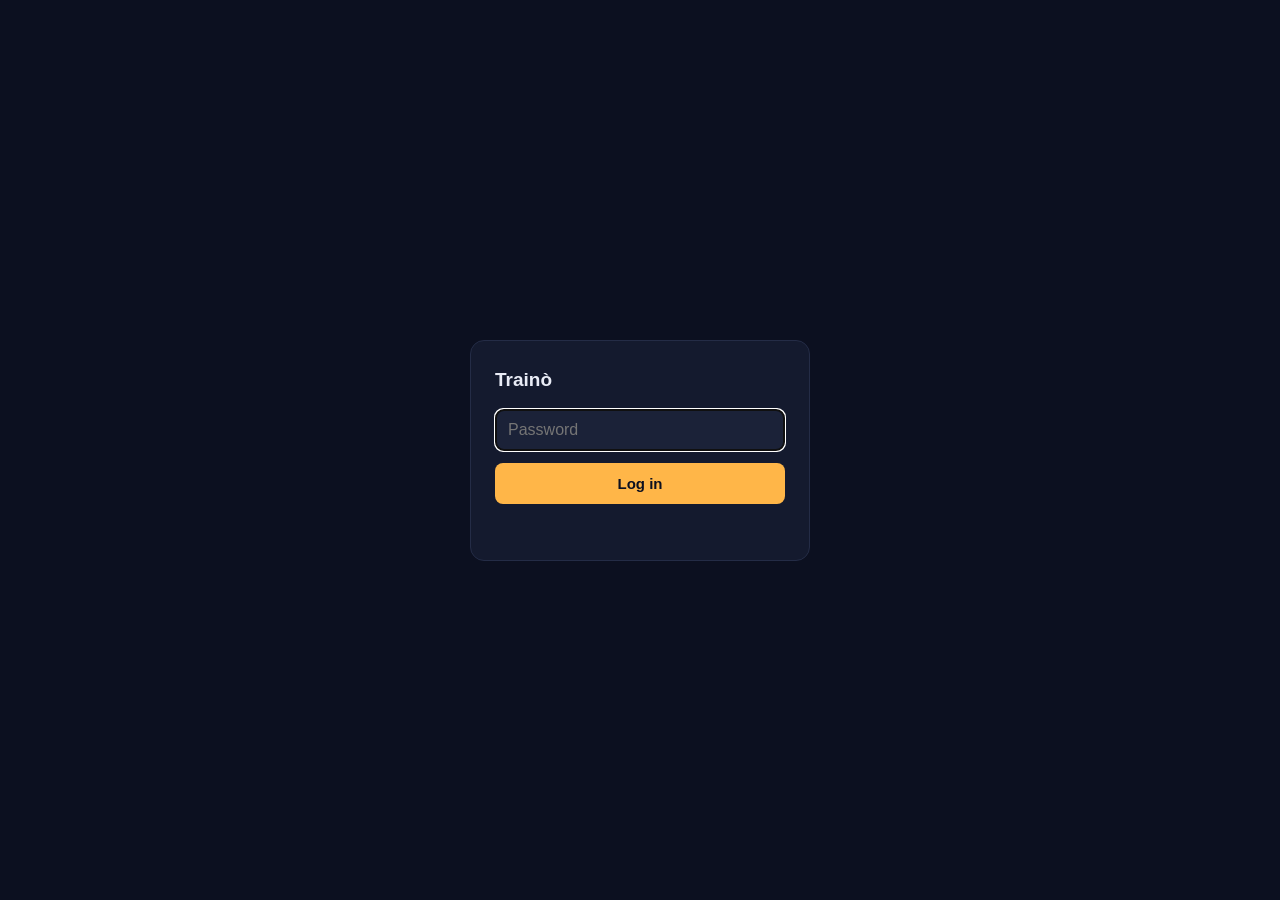
==== web/index.html @ 4fced775 "Add results screen, protect saved picks, week from config, auto-seed on first boot Co-Authored-By: C" ====
<!DOCTYPE html>
<html lang="en">
<head>
<meta charset="utf-8">
<meta name="viewport" content="width=device-width, initial-scale=1">
<title>Trainò — Board</title>
<link href="https://fonts.googleapis.com/css2?family=Bricolage+Grotesque:wght@700;800&family=Archivo:wght@400;500;600;700&display=swap" rel="stylesheet">
<style>
:root{--bg:#0c1020;--panel:#141a2e;--panel-2:#1b2238;--line:#242c46;--line-2:#323c5c;
  --fg:#e9ecf6;--fg-2:#9aa4c4;--fg-3:#6b7599;--you:#ffb648;--you-dim:#3d2f14;
  --field:#8190ff;--field-dim:#20264a;--ok:#4fc79a;--out:#e2635a}
*{box-sizing:border-box}
body{margin:0;background:var(--bg);color:var(--fg);font-family:Archivo,sans-serif;font-size:14px}
h1,h2{font-family:"Bricolage Grotesque",sans-serif;font-weight:800}
.wrap{max-width:1000px;margin:0 auto;padding:28px 20px}
.app{background:var(--panel);border:1px solid var(--line);border-radius:14px;padding:24px}
.eyebrow{color:var(--fg-3);font-size:12.5px;margin-bottom:6px}
h1{font-size:30px;margin:0 0 6px}
.lede{color:var(--fg-2);font-size:13.5px;margin:0 0 20px}
.cols{display:grid;grid-template-columns:repeat(auto-fit,minmax(150px,1fr));gap:8px;margin-bottom:20px}
.col{background:var(--panel-2);border:1px solid var(--line);border-radius:11px;padding:11px}
.tm{font-family:"Bricolage Grotesque",sans-serif;font-size:20px;font-weight:800}
.chips{display:flex;flex-wrap:wrap;gap:4px;margin-top:9px;padding-top:9px;border-top:1px solid var(--line)}
.chip{width:24px;height:24px;border-radius:8px;display:grid;place-items:center;font-size:10.5px;
  font-weight:700;background:var(--you);color:#0c1020}
.side{background:var(--panel-2);border:1px solid var(--line);border-radius:11px;padding:18px;margin-top:16px}
.big{font-family:"Bricolage Grotesque",sans-serif;font-size:36px;font-weight:800;margin:4px 0}
.kv{display:flex;justify-content:space-between;padding:6px 0;border-top:1px solid var(--line);font-size:13px}
.err{color:var(--out)}
.own{font-size:11px;color:var(--field);margin-top:4px}
.own.dim{color:var(--fg-3)}
.confirmed{color:var(--ok);font-size:10.5px;margin-left:5px}
.pagenav{display:flex;gap:6px;margin-bottom:18px;flex-wrap:wrap}
.navbtn{background:var(--panel-2);border:1px solid var(--line);color:var(--fg-2);text-decoration:none;
  font-size:12.5px;font-weight:600;padding:7px 12px;border-radius:8px}
.navbtn:hover{border-color:var(--you);color:var(--you)}
.navbtn.active{background:var(--you-dim);border-color:var(--you);color:var(--you)}
</style>
</head>
<body>
<div class="wrap">
  <div class="app">
    <nav class="pagenav">
      <a class="navbtn active" href="index.html">Board</a>
      <a class="navbtn" href="picks.html">Picks</a>
      <a class="navbtn" href="ownership.html">Ownership</a>
      <a class="navbtn" href="results.html">Results</a>
      <a class="navbtn" href="update.html">This week's numbers</a>
    </nav>
    <div id="app">Loading…</div>
</div>
<script src="auth.js"></script>
<script>
requireAuthOrRedirect();
const LEAGUE = 1;
let WEEK = 4;

async function load() {
  WEEK = await getCurrentWeek(LEAGUE);
  const [rec, cfg, entries, ownership] = await Promise.all([
    authedFetch(`/leagues/${LEAGUE}/recommendation?week=${WEEK}`).then(r => r.json()),
    authedFetch(`/leagues/${LEAGUE}/config`).then(r => r.json()),
    authedFetch(`/leagues/${LEAGUE}/entries`).then(r => r.json()),
    authedFetch(`/leagues/${LEAGUE}/ownership?week=${WEEK}`).then(r => r.ok ? r.json() : []),
  ]);

  const ownByTeam = Object.fromEntries(ownership.map(o => [o.team, o]));

  const byTeam = {};
  rec.picks.forEach(p => { (byTeam[p.team] ??= []).push(p.entry_id); });

  const confirmedByEntry = {};
  entries.forEach(e => {
    const wk = e.picks.find(p => p.week === WEEK);
    confirmedByEntry[e.entry_id] = wk ? wk.confirmed : false;
  });

  const cols = Object.entries(byTeam).map(([team, ids]) => {
    const own = ownByTeam[team];
    const ownLine = own
      ? `<div class="own">${own.pct != null ? own.pct + "%" : ""}${own.pct != null && own.pick_count != null ? " · " : ""}${own.pick_count != null ? own.pick_count + " picks" : ""} of the league</div>`
      : `<div class="own dim">league %: not pasted yet</div>`;
    return `
    <div class="col">
      <div class="tm">${team}</div>
      ${ownLine}
      <div class="chips">${ids.map(id => {
        const label = id.replace("entry_", "");
        const c = confirmedByEntry[id] ? '<span class="confirmed">✓</span>' : "";
        return `<i class="chip">${label}</i>${c}`;
      }).join("")}</div>
    </div>`;
  }).join("");

  document.getElementById("app").innerHTML = `
    <div class="eyebrow">${cfg.n_rivals} entries live · $${cfg.pot.toLocaleString()} pot · weeks ${cfg.week_start}–${cfg.week_end}</div>
    <h1>${Object.keys(byTeam).length} teams, ${rec.picks.length} entries</h1>
    <p class="lede">${cfg.name} — Week ${WEEK}</p>
    <div class="cols">${cols}</div>
    <div class="side">
      <div class="eyebrow">If you submit this</div>
      <div class="big">${rec.expected_total_payout != null ? "$" + rec.expected_total_payout.toFixed(2) : "—"}</div>
      <div class="kv"><span>Standard error</span><b>${rec.payout_se != null ? "± $" + rec.payout_se.toFixed(2) : "—"}</b></div>
    </div>`;
}

load().catch(err => {
  document.getElementById("app").innerHTML =
    `<p class="err">Couldn't load — is the API running at ${API}? (${err})</p>`;
});
</script>
</body>
</html>
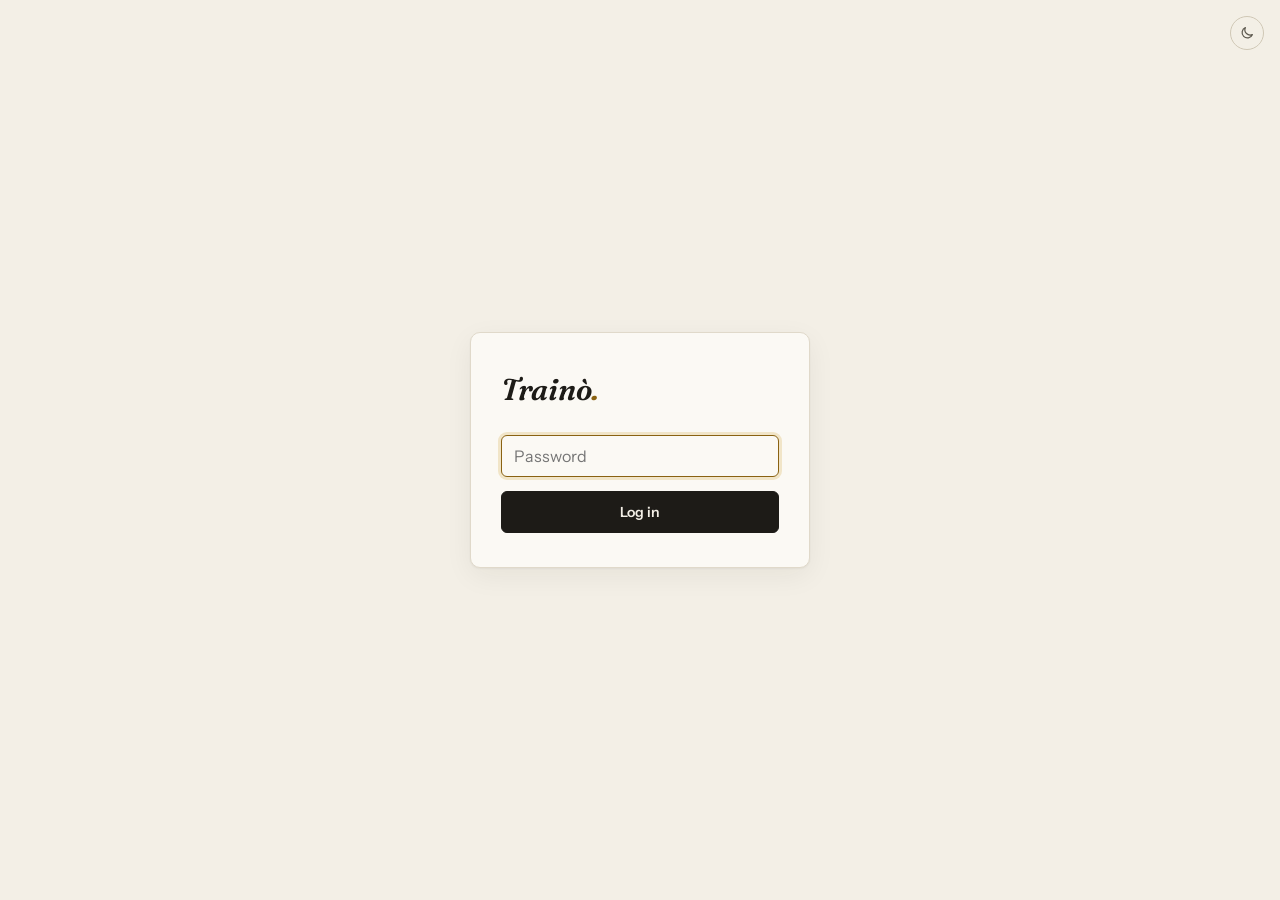
==== commit a2f51f82: "Shared theme: light/dark mode, serif type, hairline layout, underlined tabs; Results sorted BMJ1..10" ====
--- a/web/index.html
+++ b/web/index.html
@@ -4,38 +4,11 @@
 <meta charset="utf-8">
 <meta name="viewport" content="width=device-width, initial-scale=1">
 <title>Trainò — Board</title>
-<link href="https://fonts.googleapis.com/css2?family=Bricolage+Grotesque:wght@700;800&family=Archivo:wght@400;500;600;700&display=swap" rel="stylesheet">
-<style>
-:root{--bg:#0c1020;--panel:#141a2e;--panel-2:#1b2238;--line:#242c46;--line-2:#323c5c;
-  --fg:#e9ecf6;--fg-2:#9aa4c4;--fg-3:#6b7599;--you:#ffb648;--you-dim:#3d2f14;
-  --field:#8190ff;--field-dim:#20264a;--ok:#4fc79a;--out:#e2635a}
-*{box-sizing:border-box}
-body{margin:0;background:var(--bg);color:var(--fg);font-family:Archivo,sans-serif;font-size:14px}
-h1,h2{font-family:"Bricolage Grotesque",sans-serif;font-weight:800}
-.wrap{max-width:1000px;margin:0 auto;padding:28px 20px}
-.app{background:var(--panel);border:1px solid var(--line);border-radius:14px;padding:24px}
-.eyebrow{color:var(--fg-3);font-size:12.5px;margin-bottom:6px}
-h1{font-size:30px;margin:0 0 6px}
-.lede{color:var(--fg-2);font-size:13.5px;margin:0 0 20px}
-.cols{display:grid;grid-template-columns:repeat(auto-fit,minmax(150px,1fr));gap:8px;margin-bottom:20px}
-.col{background:var(--panel-2);border:1px solid var(--line);border-radius:11px;padding:11px}
-.tm{font-family:"Bricolage Grotesque",sans-serif;font-size:20px;font-weight:800}
-.chips{display:flex;flex-wrap:wrap;gap:4px;margin-top:9px;padding-top:9px;border-top:1px solid var(--line)}
-.chip{width:24px;height:24px;border-radius:8px;display:grid;place-items:center;font-size:10.5px;
-  font-weight:700;background:var(--you);color:#0c1020}
-.side{background:var(--panel-2);border:1px solid var(--line);border-radius:11px;padding:18px;margin-top:16px}
-.big{font-family:"Bricolage Grotesque",sans-serif;font-size:36px;font-weight:800;margin:4px 0}
-.kv{display:flex;justify-content:space-between;padding:6px 0;border-top:1px solid var(--line);font-size:13px}
-.err{color:var(--out)}
-.own{font-size:11px;color:var(--field);margin-top:4px}
-.own.dim{color:var(--fg-3)}
-.confirmed{color:var(--ok);font-size:10.5px;margin-left:5px}
-.pagenav{display:flex;gap:6px;margin-bottom:18px;flex-wrap:wrap}
-.navbtn{background:var(--panel-2);border:1px solid var(--line);color:var(--fg-2);text-decoration:none;
-  font-size:12.5px;font-weight:600;padding:7px 12px;border-radius:8px}
-.navbtn:hover{border-color:var(--you);color:var(--you)}
-.navbtn.active{background:var(--you-dim);border-color:var(--you);color:var(--you)}
-</style>
+<link rel="icon" href="data:image/svg+xml,%3Csvg xmlns='http://www.w3.org/2000/svg' viewBox='0 0 100 100'%3E%3Ctext y='.9em' font-size='90'%3E💸%3C/text%3E%3C/svg%3E">
+<link rel="preconnect" href="https://fonts.googleapis.com"><link rel="preconnect" href="https://fonts.gstatic.com" crossorigin>
+<link href="https://fonts.googleapis.com/css2?family=Fraunces:ital,opsz,wght@0,9..144,400;0,9..144,500;0,9..144,600;1,9..144,600&family=Instrument+Sans:wght@400;500;600&display=swap" rel="stylesheet">
+<script src="theme.js"></script>
+<link rel="stylesheet" href="theme.css">
 </head>
 <body>
 <div class="wrap">
@@ -46,6 +19,7 @@
       <a class="navbtn" href="ownership.html">Ownership</a>
       <a class="navbtn" href="results.html">Results</a>
       <a class="navbtn" href="update.html">This week's numbers</a>
+      <a class="navbtn" href="guide.html">Guide</a>
     </nav>
     <div id="app">Loading…</div>
 </div>
@@ -57,12 +31,20 @@
 
 async function load() {
   WEEK = await getCurrentWeek(LEAGUE);
-  const [rec, cfg, entries, ownership] = await Promise.all([
-    authedFetch(`/leagues/${LEAGUE}/recommendation?week=${WEEK}`).then(r => r.json()),
+  const [recRaw, cfg, entries, ownership] = await Promise.all([
+    authedFetch(`/leagues/${LEAGUE}/recommendation?week=${WEEK}`).then(r => r.ok ? r.json() : null),
     authedFetch(`/leagues/${LEAGUE}/config`).then(r => r.json()),
     authedFetch(`/leagues/${LEAGUE}/entries`).then(r => r.json()),
     authedFetch(`/leagues/${LEAGUE}/ownership?week=${WEEK}`).then(r => r.ok ? r.json() : []),
   ]);
+
+  // No model run for this week yet: show the picks that were entered instead.
+  const noRec = !recRaw;
+  const rec = recRaw ?? {
+    expected_total_payout: null, payout_se: null,
+    picks: entries.filter(e => e.picks.some(p => p.week === WEEK))
+                  .map(e => ({ entry_id: e.entry_id, team: e.picks.find(p => p.week === WEEK).team })),
+  };
 
   const ownByTeam = Object.fromEntries(ownership.map(o => [o.team, o]));
 
@@ -85,23 +67,68 @@
       <div class="tm">${team}</div>
       ${ownLine}
       <div class="chips">${ids.map(id => {
-        const label = id.replace("entry_", "");
-        const c = confirmedByEntry[id] ? '<span class="confirmed">✓</span>' : "";
-        return `<i class="chip">${label}</i>${c}`;
+        return `<i class="chip">${id.replace("entry_", "BMJ")}</i>`;
       }).join("")}</div>
     </div>`;
   }).join("");
 
+  // --- compare what was entered with what the model recommends ---
+  const modelByEntry = Object.fromEntries(rec.picks.map(p => [p.entry_id, p.team]));
+  const enteredByEntry = {};
+  const outEntries = new Set();
+  entries.forEach(e => {
+    const wk = e.picks.find(p => p.week === WEEK);
+    if (wk) enteredByEntry[e.entry_id] = wk.team;
+    if (e.picks.some(p => p.survived === false)) outEntries.add(e.entry_id);
+  });
+  const aliveIds = entries.map(e => e.entry_id).filter(id => !outEntries.has(id));
+  const label = id => id.replace("entry_", "BMJ");
+
+  const cmpRows = aliveIds.map(id => {
+    const entered = enteredByEntry[id], model = modelByEntry[id];
+    let tag;
+    if (!entered) tag = '<span class="tag none">Not entered</span>';
+    else if (noRec || !model) tag = '<span class="tag none">No model pick</span>';
+    else if (entered === model) tag = '<span class="tag same">Matches</span>';
+    else tag = '<span class="tag diff">Differs</span>';
+    return `<tr><td class="e">${label(id)}</td>
+      <td>${entered ?? '<span class="dimtxt">—</span>'}${confirmedByEntry[id] ? ' <span class="confirmed" title="Entered on Splash">✓</span>' : ""}</td>
+      <td>${model ?? '<span class="dimtxt">—</span>'}</td><td>${tag}</td></tr>`;
+  }).join("");
+
+  const enteredIds = aliveIds.filter(id => enteredByEntry[id]);
+  const differing = enteredIds.filter(id => modelByEntry[id] && modelByEntry[id] !== enteredByEntry[id]).length;
+  const diffSummary = noRec ? `${enteredIds.length} picks entered`
+    : differing === 0 ? `all ${enteredIds.length} entered picks match`
+    : `${differing} of ${enteredIds.length} entered picks differ`;
+
   document.getElementById("app").innerHTML = `
-    <div class="eyebrow">${cfg.n_rivals} entries live · $${cfg.pot.toLocaleString()} pot · weeks ${cfg.week_start}–${cfg.week_end}</div>
-    <h1>${Object.keys(byTeam).length} teams, ${rec.picks.length} entries</h1>
-    <p class="lede">${cfg.name} — Week ${WEEK}</p>
+    <h1>Week ${WEEK}</h1>
+    <p class="lede">${noRec ? "Picks entered · no model recommendation yet" : "The model’s recommended picks for your live entries"}</p>
+    <div class="stats">
+      <div class="stat"><div class="k">Your entries alive</div><div class="v">${aliveIds.length}<small> / ${entries.length}</small></div></div>
+      <div class="stat"><div class="k">Pool field</div><div class="v">${cfg.n_rivals.toLocaleString()}</div></div>
+      <div class="stat"><div class="k">Pot</div><div class="v">$${cfg.pot.toLocaleString()}</div></div>
+      <div class="stat"><div class="k">Pool weeks</div><div class="v">${cfg.week_start}–${cfg.week_end}</div></div>
+    </div>
+
+    <h2>${noRec ? "Picks by team" : "Model's recommendation by team"}</h2>
+    <p class="hint">${noRec ? "The teams you entered." : "How the model would spread your entries across teams."}</p>
     <div class="cols">${cols}</div>
     <div class="side">
-      <div class="eyebrow">If you submit this</div>
+      <div class="eyebrow">Model's expected payout</div>
       <div class="big">${rec.expected_total_payout != null ? "$" + rec.expected_total_payout.toFixed(2) : "—"}</div>
       <div class="kv"><span>Standard error</span><b>${rec.payout_se != null ? "± $" + rec.payout_se.toFixed(2) : "—"}</b></div>
-    </div>`;
+      <div class="sub">${noRec ? "Shows once the weekly job has run." : "For the model's picks above, not necessarily the ones entered. Update the field size and pot under “This week's numbers” for a current estimate."}</div>
+    </div>
+    <details class="cmpbox">
+      <summary>Entered vs. the model <span class="dimtxt">· ${diffSummary}</span></summary>
+      <p class="hint">What's been picked for each live entry, next to what the model recommends. ✓ = entered on Splash.</p>
+      <div class="tablewrap"><table class="cmp">
+        <thead><tr><th>Entry</th><th>Entered</th><th>Model says</th><th></th></tr></thead>
+        <tbody>${cmpRows}</tbody>
+      </table></div>
+    </details>`;
 }
 
 load().catch(err => {
--- a/web/theme.css
+++ b/web/theme.css
@@ -0,0 +1,185 @@
+/* Shared look for every page. Light is the default; dark follows the device
+   unless the toggle has set a choice (theme.js sets data-theme on <html>). */
+
+:root{
+  --bg:#f3efe6; --panel:#fbf9f4; --panel-2:#f0ebdf;
+  --line:#e0d9ca; --line-2:#cfc7b5;
+  --fg:#1d1b17; --fg-2:#5b574d; --fg-3:#8b8575;
+  --you:#8a6212; --you-dim:#f1e5c8; --on-you:#fbf9f4;
+  --field:#44627d; --field-dim:#dfe7ee;
+  --ok:#1f6a4b; --ok-dim:#d9eadf; --out:#a63a2e; --out-dim:#f3dad5;
+  --shadow:0 1px 2px rgba(40,32,10,.05),0 8px 28px rgba(40,32,10,.06);
+  --serif:"Fraunces",Georgia,"Times New Roman",serif;
+  --sans:"Instrument Sans","Helvetica Neue",Arial,sans-serif;
+  color-scheme:light;
+}
+@media (prefers-color-scheme:dark){
+  :root:not([data-theme="light"]){
+    --bg:#0f1013; --panel:#16171b; --panel-2:#1c1d22;
+    --line:#272830; --line-2:#363843;
+    --fg:#eeeae0; --fg-2:#aaa597; --fg-3:#767264;
+    --you:#d9ad55; --you-dim:#2f2713; --on-you:#14120b;
+    --field:#8fb0cc; --field-dim:#1b2630;
+    --ok:#6cc29b; --ok-dim:#14281f; --out:#e0786b; --out-dim:#2e1a17;
+    --shadow:0 1px 2px rgba(0,0,0,.4),0 10px 30px rgba(0,0,0,.35);
+    color-scheme:dark;
+  }
+}
+:root[data-theme="dark"]{
+  --bg:#0f1013; --panel:#16171b; --panel-2:#1c1d22;
+  --line:#272830; --line-2:#363843;
+  --fg:#eeeae0; --fg-2:#aaa597; --fg-3:#767264;
+  --you:#d9ad55; --you-dim:#2f2713; --on-you:#14120b;
+  --field:#8fb0cc; --field-dim:#1b2630;
+  --ok:#6cc29b; --ok-dim:#14281f; --out:#e0786b; --out-dim:#2e1a17;
+  --shadow:0 1px 2px rgba(0,0,0,.4),0 10px 30px rgba(0,0,0,.35);
+  color-scheme:dark;
+}
+
+*{box-sizing:border-box}
+html{-webkit-text-size-adjust:100%}
+body{margin:0;background:var(--bg);color:var(--fg);font-family:var(--sans);font-size:14.5px;line-height:1.55;
+  -webkit-font-smoothing:antialiased;transition:background .2s,color .2s}
+.wrap{max-width:880px;margin:0 auto;padding:28px 20px 56px}
+.app{background:var(--panel);border:1px solid var(--line);border-radius:10px;padding:30px 32px;box-shadow:var(--shadow)}
+
+/* masthead + tabs */
+.masthead{display:flex;align-items:center;justify-content:space-between;margin-bottom:20px}
+.wordmark{font-family:var(--serif);font-style:italic;font-weight:600;font-size:24px;letter-spacing:-.01em;
+  color:var(--fg);text-decoration:none}
+.wordmark span{color:var(--you)}
+.themebtn{display:grid;place-items:center;width:34px;height:34px;border-radius:99px;border:1px solid var(--line-2);
+  background:transparent;color:var(--fg-2);cursor:pointer;padding:0;margin:0;transition:color .15s,border-color .15s}
+.themebtn:hover{color:var(--you);border-color:var(--you)}
+.themebtn svg{width:16px;height:16px}
+.pagenav{display:flex;gap:2px 22px;flex-wrap:wrap;margin:0 0 28px;border-bottom:1px solid var(--line)}
+.navbtn{background:none;border:0;border-bottom:2px solid transparent;border-radius:0;color:var(--fg-3);
+  text-decoration:none;font-size:13px;font-weight:600;letter-spacing:.01em;padding:8px 0 10px;margin-bottom:-1px;
+  transition:color .15s,border-color .15s}
+.navbtn:hover{color:var(--fg);border-color:var(--line-2)}
+.navbtn.active{color:var(--fg);border-color:var(--you)}
+
+/* type */
+h1,h2{font-family:var(--serif);font-weight:500;letter-spacing:-.015em;color:var(--fg)}
+h1{font-size:38px;line-height:1.1;margin:0 0 8px;font-variation-settings:"opsz" 96}
+h2{font-size:21px;margin:34px 0 4px}
+.lede,.sub{color:var(--fg-2);margin:0 0 22px}
+.eyebrow{color:var(--fg-3);font-size:11.5px;font-weight:600;letter-spacing:.1em;text-transform:uppercase;margin-bottom:6px}
+.hint{color:var(--fg-3);font-size:12.5px;margin:0 0 14px;line-height:1.5}
+.dimtxt{color:var(--fg-3)}
+.err{color:var(--out)} .ok{color:var(--ok)}
+a{color:var(--you)}
+
+/* summary strip */
+.stats{display:grid;grid-template-columns:repeat(auto-fit,minmax(140px,1fr));margin:0 0 8px;
+  border-top:1px solid var(--line);border-bottom:1px solid var(--line)}
+.stat{padding:16px 18px;border-left:1px solid var(--line);background:none;border-radius:0;border-top:0;border-right:0;border-bottom:0}
+.stat:first-child{border-left:0;padding-left:0}
+.stat .k{color:var(--fg-3);font-size:11px;font-weight:600;letter-spacing:.1em;text-transform:uppercase}
+.stat .v{font-family:var(--serif);font-size:28px;font-weight:500;margin-top:4px;letter-spacing:-.01em;
+  font-variant-numeric:lining-nums tabular-nums}
+.stat .v small{font-size:14px;color:var(--fg-3);font-weight:400}
+
+/* team grid */
+.cols{display:grid;grid-template-columns:repeat(auto-fit,minmax(128px,1fr));gap:12px;margin:14px 0 8px}
+.col{background:var(--panel-2);border:1px solid var(--line);border-radius:8px;padding:14px 14px 12px;
+  transition:border-color .15s,transform .15s}
+.col:hover{border-color:var(--line-2)}
+.tm{font-family:var(--serif);font-size:30px;font-weight:500;letter-spacing:-.01em;line-height:1.1}
+.own{font-size:11.5px;color:var(--field);margin-top:5px}
+.own.dim{color:var(--fg-3)}
+.chips{display:flex;flex-wrap:wrap;gap:5px;margin-top:12px;padding-top:11px;border-top:1px solid var(--line)}
+.chip{font-style:normal;font-size:11px;font-weight:600;letter-spacing:.02em;padding:2px 9px;border-radius:99px;
+  border:1px solid var(--line-2);background:var(--panel);color:var(--fg-2)}
+.confirmed{color:var(--ok);font-size:11px;margin-left:5px}
+
+/* payout */
+.side{margin-top:22px;padding:20px 0 4px;border-top:1px solid var(--line);background:none;border-radius:0;border-left:0;border-right:0;border-bottom:0}
+.big{font-family:var(--serif);font-size:54px;font-weight:500;letter-spacing:-.02em;line-height:1.05;margin:4px 0 8px;
+  color:var(--fg);font-variant-numeric:lining-nums tabular-nums}
+.kv{display:flex;justify-content:space-between;padding:8px 0;border-top:1px solid var(--line);font-size:13px;color:var(--fg-2)}
+.kv b{color:var(--fg);font-weight:600}
+.side .sub{color:var(--fg-3);font-size:12.5px;margin:10px 0 0;line-height:1.5}
+
+/* tables */
+.tablewrap{overflow-x:auto;border:1px solid var(--line);border-radius:8px;background:var(--panel)}
+table{width:100%;border-collapse:collapse;font-size:13.5px}
+th{text-align:left;color:var(--fg-3);font-weight:600;font-size:11px;letter-spacing:.09em;text-transform:uppercase;
+  padding:10px 12px 10px 0;border-bottom:1px solid var(--line-2)}
+td{padding:11px 12px 11px 0;border-bottom:1px solid var(--line);vertical-align:middle}
+tr:last-child td{border-bottom:0}
+td.e,td.tm{font-weight:600}
+td.rec{color:var(--fg-3)}
+table.cmp th{padding:10px 12px;background:var(--panel-2)} table.cmp td{padding:10px 12px}
+.tag,.badge{font-size:11px;font-weight:600;letter-spacing:.02em;padding:2px 9px;border-radius:99px;white-space:nowrap}
+.badge{margin-left:8px}
+.tag.same,.badge.alive{background:var(--ok-dim);color:var(--ok)}
+.tag.diff{background:var(--you-dim);color:var(--you)}
+.tag.none{background:var(--field-dim);color:var(--field)}
+.tag.out,.badge.out{background:var(--out-dim);color:var(--out)}
+
+details.cmpbox{margin-top:22px;border:1px solid var(--line);border-radius:8px;padding:0 16px;background:var(--panel-2)}
+details.cmpbox summary{cursor:pointer;padding:13px 0;font-weight:600;font-size:13.5px;list-style:none}
+details.cmpbox summary::-webkit-details-marker{display:none}
+details.cmpbox summary::before{content:"▸ ";color:var(--fg-3)} details.cmpbox[open] summary::before{content:"▾ "}
+details.cmpbox .hint{margin-top:0} details.cmpbox .tablewrap{margin-bottom:16px}
+
+/* forms */
+label{display:block;font-size:12px;font-weight:600;letter-spacing:.02em;color:var(--fg-2);margin:16px 0 6px}
+input,textarea,select{background:var(--panel);border:1px solid var(--line-2);color:var(--fg);border-radius:6px;
+  padding:10px 12px;font-family:inherit;font-size:14px;transition:border-color .15s,box-shadow .15s}
+input:focus,textarea:focus,select:focus{outline:none;border-color:var(--you);box-shadow:0 0 0 3px var(--you-dim)}
+textarea{width:100%;min-height:150px;resize:vertical;font-family:ui-monospace,SFMono-Regular,Menlo,monospace;font-size:13px}
+input[type=text]{width:84px;text-transform:uppercase}
+input[type=text].changed{border-color:var(--you);color:var(--you)}
+button,.rowsave{font-family:inherit;cursor:pointer}
+button#save,button#go{background:var(--fg);color:var(--bg);border:1px solid var(--fg);border-radius:6px;padding:11px 20px;
+  font-size:14px;font-weight:600;letter-spacing:.01em;margin-top:14px;transition:background .15s,color .15s,border-color .15s}
+button#save:hover,button#go:hover{background:var(--you);border-color:var(--you);color:var(--on-you)}
+.rowsave{background:transparent;border:1px solid var(--line-2);color:var(--fg-2);border-radius:6px;padding:7px 14px;
+  font-size:12.5px;font-weight:600;transition:color .15s,border-color .15s}
+.rowsave:hover{border-color:var(--you);color:var(--you)}
+input[type=checkbox]{accent-color:var(--you)}
+input[type=number]{display:block;width:100%}
+label.cf{display:flex;align-items:center;gap:6px;font-size:12px;font-weight:500;margin:0;color:var(--fg-2);white-space:nowrap}
+.used{display:block;font-size:11px;color:var(--fg-3);margin-top:4px;white-space:nowrap;max-width:150px;overflow:hidden;text-overflow:ellipsis}
+.status,.rowstatus{font-size:12.5px;min-height:16px;margin-top:10px}
+.rowstatus{font-size:11.5px;margin-top:4px}
+.status.ok,.rowstatus.ok{color:var(--ok)} .status.err,.rowstatus.err{color:var(--out)}
+.note{margin-top:22px;font-size:12.5px;color:var(--fg-3);line-height:1.55;border-top:1px solid var(--line);padding-top:16px}
+
+/* results */
+.pk{display:inline-flex;align-items:center;gap:7px;margin:3px 16px 3px 0;white-space:nowrap}
+.pk b{color:var(--fg-3);font-weight:600;font-size:12px}
+select{padding:5px 8px;font-size:12.5px}
+select.won{border-color:var(--ok);color:var(--ok)} select.lost{border-color:var(--out);color:var(--out)}
+
+/* guide */
+.steps{list-style:none;margin:0;padding:0}
+.steps li{display:grid;grid-template-columns:96px 1fr;gap:16px;padding:16px 0;border-top:1px solid var(--line)}
+.steps li:first-child{border-top:0}
+.when{font-family:var(--serif);font-weight:500;color:var(--you);font-size:15px}
+.steps b{color:var(--fg)}
+.steps .who{display:inline-block;margin-left:8px;font-size:11px;font-weight:600;padding:1px 9px;border-radius:99px;background:var(--field-dim);color:var(--field)}
+.steps p{margin:3px 0 0;color:var(--fg-2)}
+.card{background:var(--panel-2);border:1px solid var(--line);border-radius:8px;padding:14px 16px;margin-top:10px}
+.card b{display:block;margin-bottom:2px}
+.card p{margin:0;color:var(--fg-2)}
+ul.plain{margin:8px 0 0;padding-left:20px;color:var(--fg-2)} ul.plain li{margin:6px 0}
+
+/* login */
+body.login{display:grid;place-items:center;min-height:100vh}
+body.login .card{width:100%;max-width:340px;padding:34px 30px;background:var(--panel);border:1px solid var(--line);
+  border-radius:10px;box-shadow:var(--shadow);margin:0}
+body.login .wordmark{display:block;font-size:30px;margin-bottom:22px}
+body.login input{width:100%;margin-bottom:4px;font-size:16px}
+body.login button#go{width:100%;margin-top:10px}
+
+:focus-visible{outline:2px solid var(--you);outline-offset:2px}
+@media (max-width:560px){
+  .wrap{padding:14px 12px 40px} .app{padding:20px 16px;border-radius:8px}
+  h1{font-size:30px} .big{font-size:44px} .stat .v{font-size:23px}
+  .stat{padding:12px 12px} .pagenav{gap:2px 16px}
+  .steps li{grid-template-columns:1fr;gap:2px}
+}
+@media (prefers-reduced-motion:reduce){*{transition:none!important}}
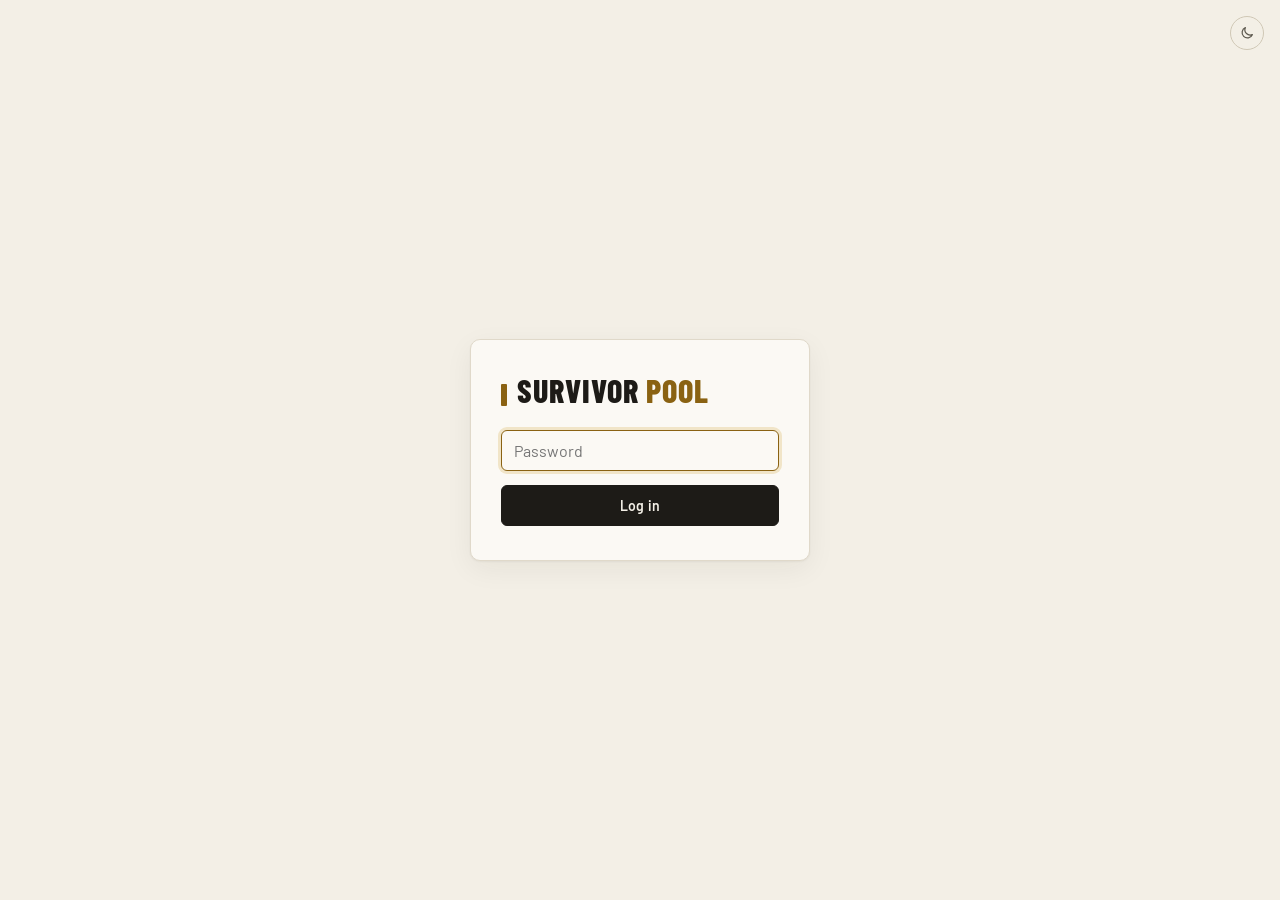
==== commit 1b6fe62a: "Bold condensed sports typeface, 'Survivor Pool' name, phone tweak Co-Authored-By: Claude Sonnet 5.5 " ====
--- a/web/index.html
+++ b/web/index.html
@@ -3,10 +3,10 @@
 <head>
 <meta charset="utf-8">
 <meta name="viewport" content="width=device-width, initial-scale=1">
-<title>Trainò — Board</title>
+<title>Survivor Pool — Board</title>
 <link rel="icon" href="data:image/svg+xml,%3Csvg xmlns='http://www.w3.org/2000/svg' viewBox='0 0 100 100'%3E%3Ctext y='.9em' font-size='90'%3E💸%3C/text%3E%3C/svg%3E">
 <link rel="preconnect" href="https://fonts.googleapis.com"><link rel="preconnect" href="https://fonts.gstatic.com" crossorigin>
-<link href="https://fonts.googleapis.com/css2?family=Fraunces:ital,opsz,wght@0,9..144,400;0,9..144,500;0,9..144,600;1,9..144,600&family=Instrument+Sans:wght@400;500;600&display=swap" rel="stylesheet">
+<link href="https://fonts.googleapis.com/css2?family=Barlow+Condensed:wght@600;700;800&family=Barlow:wght@400;500;600&display=swap" rel="stylesheet">
 <script src="theme.js"></script>
 <link rel="stylesheet" href="theme.css">
 </head>
--- a/web/theme.css
+++ b/web/theme.css
@@ -9,8 +9,8 @@
   --field:#44627d; --field-dim:#dfe7ee;
   --ok:#1f6a4b; --ok-dim:#d9eadf; --out:#a63a2e; --out-dim:#f3dad5;
   --shadow:0 1px 2px rgba(40,32,10,.05),0 8px 28px rgba(40,32,10,.06);
-  --serif:"Fraunces",Georgia,"Times New Roman",serif;
-  --sans:"Instrument Sans","Helvetica Neue",Arial,sans-serif;
+  --serif:"Barlow Condensed","Arial Narrow",Impact,sans-serif;
+  --sans:"Barlow","Helvetica Neue",Arial,sans-serif;
   color-scheme:light;
 }
 @media (prefers-color-scheme:dark){
@@ -38,16 +38,17 @@
 
 *{box-sizing:border-box}
 html{-webkit-text-size-adjust:100%}
-body{margin:0;background:var(--bg);color:var(--fg);font-family:var(--sans);font-size:14.5px;line-height:1.55;
+body{margin:0;background:var(--bg);color:var(--fg);font-family:var(--sans);font-size:15px;line-height:1.55;
   -webkit-font-smoothing:antialiased;transition:background .2s,color .2s}
 .wrap{max-width:880px;margin:0 auto;padding:28px 20px 56px}
 .app{background:var(--panel);border:1px solid var(--line);border-radius:10px;padding:30px 32px;box-shadow:var(--shadow)}
 
 /* masthead + tabs */
 .masthead{display:flex;align-items:center;justify-content:space-between;margin-bottom:20px}
-.wordmark{font-family:var(--serif);font-style:italic;font-weight:600;font-size:24px;letter-spacing:-.01em;
-  color:var(--fg);text-decoration:none}
+.wordmark{font-family:var(--serif);font-weight:800;font-size:27px;letter-spacing:.03em;text-transform:uppercase;
+  color:var(--fg);text-decoration:none;line-height:1}
 .wordmark span{color:var(--you)}
+.wordmark::before{content:"";display:inline-block;width:6px;height:22px;background:var(--you);margin-right:10px;vertical-align:-3px;border-radius:1px}
 .themebtn{display:grid;place-items:center;width:34px;height:34px;border-radius:99px;border:1px solid var(--line-2);
   background:transparent;color:var(--fg-2);cursor:pointer;padding:0;margin:0;transition:color .15s,border-color .15s}
 .themebtn:hover{color:var(--you);border-color:var(--you)}
@@ -60,9 +61,9 @@
 .navbtn.active{color:var(--fg);border-color:var(--you)}
 
 /* type */
-h1,h2{font-family:var(--serif);font-weight:500;letter-spacing:-.015em;color:var(--fg)}
-h1{font-size:38px;line-height:1.1;margin:0 0 8px;font-variation-settings:"opsz" 96}
-h2{font-size:21px;margin:34px 0 4px}
+h1,h2{font-family:var(--serif);font-weight:700;letter-spacing:.015em;text-transform:uppercase;color:var(--fg)}
+h1{font-size:50px;line-height:1;margin:0 0 10px}
+h2{font-size:23px;margin:34px 0 4px}
 .lede,.sub{color:var(--fg-2);margin:0 0 22px}
 .eyebrow{color:var(--fg-3);font-size:11.5px;font-weight:600;letter-spacing:.1em;text-transform:uppercase;margin-bottom:6px}
 .hint{color:var(--fg-3);font-size:12.5px;margin:0 0 14px;line-height:1.5}
@@ -76,16 +77,16 @@
 .stat{padding:16px 18px;border-left:1px solid var(--line);background:none;border-radius:0;border-top:0;border-right:0;border-bottom:0}
 .stat:first-child{border-left:0;padding-left:0}
 .stat .k{color:var(--fg-3);font-size:11px;font-weight:600;letter-spacing:.1em;text-transform:uppercase}
-.stat .v{font-family:var(--serif);font-size:28px;font-weight:500;margin-top:4px;letter-spacing:-.01em;
+.stat .v{font-family:var(--serif);font-size:34px;font-weight:700;margin-top:2px;letter-spacing:.01em;
   font-variant-numeric:lining-nums tabular-nums}
-.stat .v small{font-size:14px;color:var(--fg-3);font-weight:400}
+.stat .v small{font-size:18px;color:var(--fg-3);font-weight:400}
 
 /* team grid */
 .cols{display:grid;grid-template-columns:repeat(auto-fit,minmax(128px,1fr));gap:12px;margin:14px 0 8px}
 .col{background:var(--panel-2);border:1px solid var(--line);border-radius:8px;padding:14px 14px 12px;
   transition:border-color .15s,transform .15s}
 .col:hover{border-color:var(--line-2)}
-.tm{font-family:var(--serif);font-size:30px;font-weight:500;letter-spacing:-.01em;line-height:1.1}
+.tm{font-family:var(--serif);font-size:38px;font-weight:700;letter-spacing:.02em;line-height:1}
 .own{font-size:11.5px;color:var(--field);margin-top:5px}
 .own.dim{color:var(--fg-3)}
 .chips{display:flex;flex-wrap:wrap;gap:5px;margin-top:12px;padding-top:11px;border-top:1px solid var(--line)}
@@ -95,7 +96,7 @@
 
 /* payout */
 .side{margin-top:22px;padding:20px 0 4px;border-top:1px solid var(--line);background:none;border-radius:0;border-left:0;border-right:0;border-bottom:0}
-.big{font-family:var(--serif);font-size:54px;font-weight:500;letter-spacing:-.02em;line-height:1.05;margin:4px 0 8px;
+.big{font-family:var(--serif);font-size:72px;font-weight:700;letter-spacing:.005em;line-height:1;margin:4px 0 8px;
   color:var(--fg);font-variant-numeric:lining-nums tabular-nums}
 .kv{display:flex;justify-content:space-between;padding:8px 0;border-top:1px solid var(--line);font-size:13px;color:var(--fg-2)}
 .kv b{color:var(--fg);font-weight:600}
@@ -158,7 +159,7 @@
 .steps{list-style:none;margin:0;padding:0}
 .steps li{display:grid;grid-template-columns:96px 1fr;gap:16px;padding:16px 0;border-top:1px solid var(--line)}
 .steps li:first-child{border-top:0}
-.when{font-family:var(--serif);font-weight:500;color:var(--you);font-size:15px}
+.when{font-family:var(--serif);font-weight:700;color:var(--you);font-size:18px;letter-spacing:.04em;text-transform:uppercase}
 .steps b{color:var(--fg)}
 .steps .who{display:inline-block;margin-left:8px;font-size:11px;font-weight:600;padding:1px 9px;border-radius:99px;background:var(--field-dim);color:var(--field)}
 .steps p{margin:3px 0 0;color:var(--fg-2)}
@@ -171,15 +172,16 @@
 body.login{display:grid;place-items:center;min-height:100vh}
 body.login .card{width:100%;max-width:340px;padding:34px 30px;background:var(--panel);border:1px solid var(--line);
   border-radius:10px;box-shadow:var(--shadow);margin:0}
-body.login .wordmark{display:block;font-size:30px;margin-bottom:22px}
+body.login .wordmark{display:block;font-size:32px;margin-bottom:24px}
 body.login input{width:100%;margin-bottom:4px;font-size:16px}
 body.login button#go{width:100%;margin-top:10px}
 
 :focus-visible{outline:2px solid var(--you);outline-offset:2px}
 @media (max-width:560px){
   .wrap{padding:14px 12px 40px} .app{padding:20px 16px;border-radius:8px}
-  h1{font-size:30px} .big{font-size:44px} .stat .v{font-size:23px}
-  .stat{padding:12px 12px} .pagenav{gap:2px 16px}
+  h1{font-size:38px} .big{font-size:56px} .stat .v{font-size:27px}
+  .stat{padding:12px 12px} .stat:nth-child(odd){border-left:0;padding-left:0} .stat:nth-child(n+3){border-top:1px solid var(--line)}
+  .pagenav{gap:2px 16px}
   .steps li{grid-template-columns:1fr;gap:2px}
 }
 @media (prefers-reduced-motion:reduce){*{transition:none!important}}
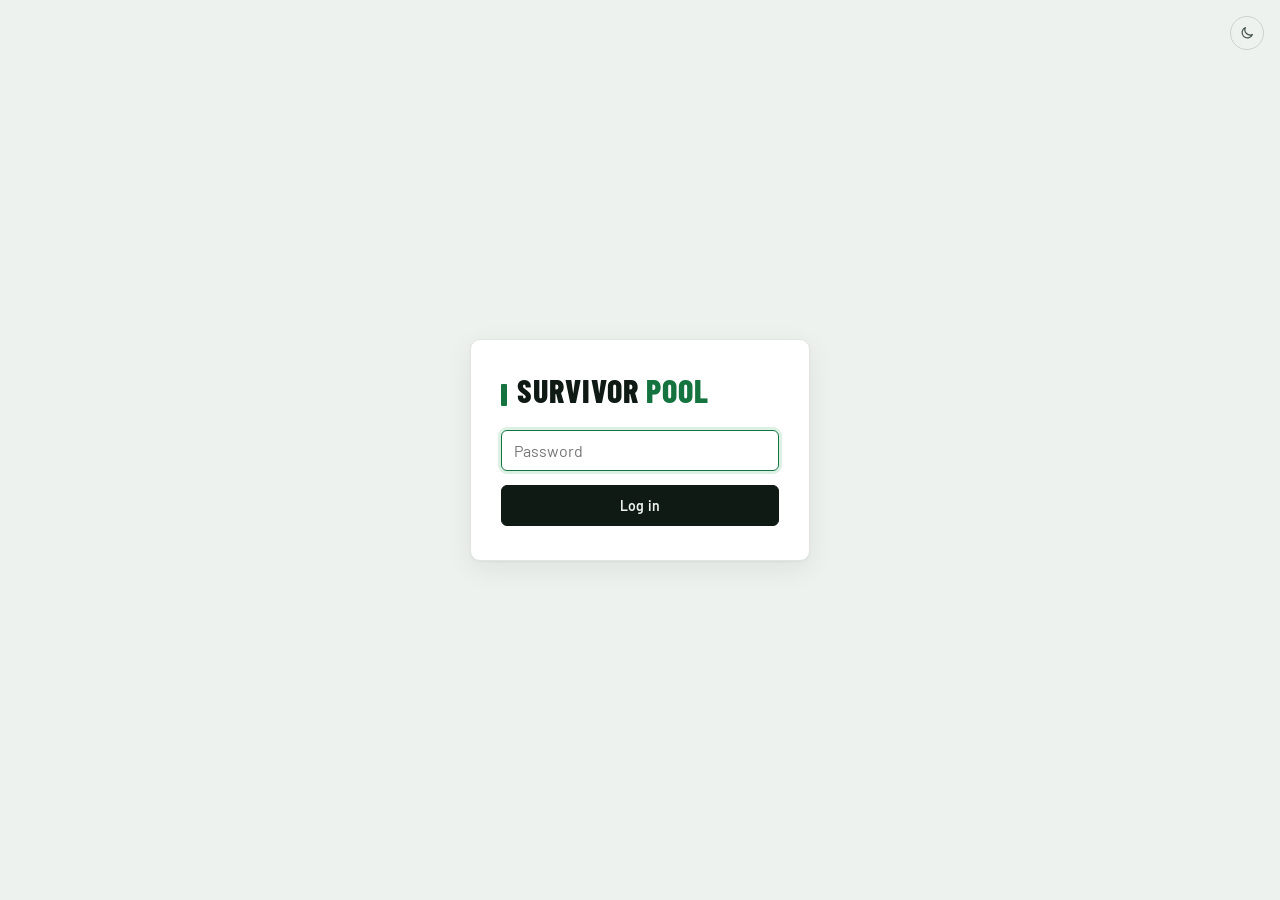
==== commit 62dbd8b5: "Merge pull request #8 from jacburge/auto-results Fill in Won/Lost from final scores; clearer Picks g" ====
--- a/web/index.html
+++ b/web/index.html
@@ -16,9 +16,9 @@
     <nav class="pagenav">
       <a class="navbtn active" href="index.html">Board</a>
       <a class="navbtn" href="picks.html">Picks</a>
-      <a class="navbtn" href="ownership.html">Ownership</a>
+      <a class="navbtn" href="ownership.html">Availability</a>
       <a class="navbtn" href="results.html">Results</a>
-      <a class="navbtn" href="update.html">This week's numbers</a>
+      <a class="navbtn" href="update.html">Settings</a>
       <a class="navbtn" href="guide.html">Guide</a>
     </nav>
     <div id="app">Loading…</div>
@@ -31,11 +31,12 @@
 
 async function load() {
   WEEK = await getCurrentWeek(LEAGUE);
-  const [recRaw, cfg, entries, ownership] = await Promise.all([
+  const [recRaw, cfg, entries, ownership, mu] = await Promise.all([
     authedFetch(`/leagues/${LEAGUE}/recommendation?week=${WEEK}`).then(r => r.ok ? r.json() : null),
     authedFetch(`/leagues/${LEAGUE}/config`).then(r => r.json()),
     authedFetch(`/leagues/${LEAGUE}/entries`).then(r => r.json()),
     authedFetch(`/leagues/${LEAGUE}/ownership?week=${WEEK}`).then(r => r.ok ? r.json() : []),
+    getMatchups(LEAGUE, WEEK),
   ]);
 
   // No model run for this week yet: show the picks that were entered instead.
@@ -59,12 +60,15 @@
 
   const cols = Object.entries(byTeam).map(([team, ids]) => {
     const own = ownByTeam[team];
-    const ownLine = own
+    const ownLine = own && own.available != null
+      ? `<div class="own">${Math.round(100 * own.available / own.n_alive)}% of live entries can still pick</div>`
+      : own
       ? `<div class="own">${own.pct != null ? own.pct + "%" : ""}${own.pct != null && own.pick_count != null ? " · " : ""}${own.pick_count != null ? own.pick_count + " picks" : ""} of the league</div>`
-      : `<div class="own dim">league %: not pasted yet</div>`;
+      : `<div class="own dim">availability not pasted yet</div>`;
     return `
     <div class="col">
       <div class="tm">${team}</div>
+      ${mu.known ? `<div class="opp">${mu.opponent(team)}<span>${lockText(mu.lock(team))}</span></div>` : ""}
       ${ownLine}
       <div class="chips">${ids.map(id => {
         return `<i class="chip">${id.replace("entry_", "BMJ")}</i>`;
@@ -92,8 +96,8 @@
     else if (entered === model) tag = '<span class="tag same">Matches</span>';
     else tag = '<span class="tag diff">Differs</span>';
     return `<tr><td class="e">${label(id)}</td>
-      <td>${entered ?? '<span class="dimtxt">—</span>'}${confirmedByEntry[id] ? ' <span class="confirmed" title="Entered on Splash">✓</span>' : ""}</td>
-      <td>${model ?? '<span class="dimtxt">—</span>'}</td><td>${tag}</td></tr>`;
+      <td>${entered ? mu.label(entered) : '<span class="dimtxt">—</span>'}${confirmedByEntry[id] ? ' <span class="confirmed" title="Entered on Splash">✓</span>' : ""}</td>
+      <td>${model ? mu.label(model) : '<span class="dimtxt">—</span>'}</td><td>${tag}</td></tr>`;
   }).join("");
 
   const enteredIds = aliveIds.filter(id => enteredByEntry[id]);
@@ -102,12 +106,36 @@
     : differing === 0 ? `all ${enteredIds.length} entered picks match`
     : `${differing} of ${enteredIds.length} entered picks differ`;
 
+  // --- this week's to-do list, in the order the week runs ---
+  const prev = WEEK - 1;
+  const pendingPrev = entries.filter(e => e.picks.some(p => p.week === prev && p.survived == null)).length;
+  const pastedAvail = ownership.some(o => o.available != null);
+  const firstLock = aliveIds.map(id => mu.lock(enteredByEntry[id] || modelByEntry[id])).filter(Boolean).sort((a, b) => a - b)[0];
+  const steps = [];
+  if (prev >= cfg.week_start) steps.push(pendingPrev === 0
+    ? { done: true, text: `Week ${prev} results recorded` }
+    : { done: false, text: `Week ${prev} results — ${pendingPrev} pick${pendingPrev > 1 ? "s" : ""} waiting on a final score`, href: "results.html", go: "Results" });
+  if (WEEK > cfg.week_start) steps.push(pastedAvail
+    ? { done: true, text: `Availability report pasted${cfg.n_rivals ? ` (${cfg.n_rivals.toLocaleString()} live entries)` : ""}` }
+    : { done: false, text: "Paste Splash's availability report", href: "ownership.html", go: "Availability" });
+  steps.push(noRec
+    ? { done: false, text: "Model runs Wednesday at noon ET", wait: true }
+    : { done: true, text: "Model has run for this week" });
+  // Not a to-do: the model's picks are already saved. Brent only acts if he goes a different way.
+  if (!noRec) steps.push({ info: true,
+    text: `Enter picks on Splash${firstLock ? ` before ${lockText(firstLock)}` : ""}. The model's picks are already saved here, so only change one on Picks if you choose a different team`,
+    href: "picks.html", go: "Picks" });
+  const checklist = `<ol class="checklist">${steps.map(st => `
+    <li class="${st.done ? "done" : st.info ? "info" : st.wait ? "wait" : "todo"}"><span class="mark"></span><span>${st.text}</span>
+      ${st.href ? `<a href="${st.href}">${st.go} →</a>` : ""}</li>`).join("")}</ol>`;
+
   document.getElementById("app").innerHTML = `
     <h1>Week ${WEEK}</h1>
     <p class="lede">${noRec ? "Picks entered · no model recommendation yet" : "The model’s recommended picks for your live entries"}</p>
+    ${checklist}
     <div class="stats">
       <div class="stat"><div class="k">Your entries alive</div><div class="v">${aliveIds.length}<small> / ${entries.length}</small></div></div>
-      <div class="stat"><div class="k">Pool field</div><div class="v">${cfg.n_rivals.toLocaleString()}</div></div>
+      <div class="stat"><div class="k">Live entries</div><div class="v">${cfg.n_rivals.toLocaleString()}</div></div>
       <div class="stat"><div class="k">Pot</div><div class="v">$${cfg.pot.toLocaleString()}</div></div>
       <div class="stat"><div class="k">Pool weeks</div><div class="v">${cfg.week_start}–${cfg.week_end}</div></div>
     </div>
@@ -119,7 +147,9 @@
       <div class="eyebrow">Model's expected payout</div>
       <div class="big">${rec.expected_total_payout != null ? "$" + rec.expected_total_payout.toFixed(2) : "—"}</div>
       <div class="kv"><span>Standard error</span><b>${rec.payout_se != null ? "± $" + rec.payout_se.toFixed(2) : "—"}</b></div>
-      <div class="sub">${noRec ? "Shows once the weekly job has run." : "For the model's picks above, not necessarily the ones entered. Update the field size and pot under “This week's numbers” for a current estimate."}</div>
+      ${rec.win_probability != null ? `<div class="kv"><span>Chance of any payout</span><b>${(rec.win_probability * 100).toFixed(1)}%</b></div>` : ""}
+      ${rec.objective ? `<div class="kv"><span>Optimized for</span><b>${rec.objective === "win_probability" ? "chance of any payout" : "expected payout"}</b></div>` : ""}
+      <div class="sub">${noRec ? "Shows once the weekly job has run." : "For the model's picks above, not necessarily the ones entered. Uses the latest availability paste and the pot in Settings."}</div>
     </div>
     <details class="cmpbox">
       <summary>Entered vs. the model <span class="dimtxt">· ${diffSummary}</span></summary>
--- a/web/theme.css
+++ b/web/theme.css
@@ -2,37 +2,37 @@
    unless the toggle has set a choice (theme.js sets data-theme on <html>). */
 
 :root{
-  --bg:#f3efe6; --panel:#fbf9f4; --panel-2:#f0ebdf;
-  --line:#e0d9ca; --line-2:#cfc7b5;
-  --fg:#1d1b17; --fg-2:#5b574d; --fg-3:#8b8575;
-  --you:#8a6212; --you-dim:#f1e5c8; --on-you:#fbf9f4;
-  --field:#44627d; --field-dim:#dfe7ee;
-  --ok:#1f6a4b; --ok-dim:#d9eadf; --out:#a63a2e; --out-dim:#f3dad5;
-  --shadow:0 1px 2px rgba(40,32,10,.05),0 8px 28px rgba(40,32,10,.06);
+  --bg:#eef2ef; --panel:#ffffff; --panel-2:#f4f7f5;
+  --line:#e0e6e2; --line-2:#c9d2cd;
+  --fg:#0e1a13; --fg-2:#44514a; --fg-3:#76837b;
+  --you:#14733f; --you-dim:#dcf0e4; --on-you:#ffffff;
+  --field:#33607f; --field-dim:#e0ebf2;
+  --ok:#14733f; --ok-dim:#dcf0e4; --out:#c0392b; --out-dim:#f8e1de;
+  --shadow:0 1px 2px rgba(10,30,20,.05),0 8px 28px rgba(10,30,20,.07);
   --serif:"Barlow Condensed","Arial Narrow",Impact,sans-serif;
   --sans:"Barlow","Helvetica Neue",Arial,sans-serif;
   color-scheme:light;
 }
 @media (prefers-color-scheme:dark){
   :root:not([data-theme="light"]){
-    --bg:#0f1013; --panel:#16171b; --panel-2:#1c1d22;
-    --line:#272830; --line-2:#363843;
-    --fg:#eeeae0; --fg-2:#aaa597; --fg-3:#767264;
-    --you:#d9ad55; --you-dim:#2f2713; --on-you:#14120b;
-    --field:#8fb0cc; --field-dim:#1b2630;
-    --ok:#6cc29b; --ok-dim:#14281f; --out:#e0786b; --out-dim:#2e1a17;
-    --shadow:0 1px 2px rgba(0,0,0,.4),0 10px 30px rgba(0,0,0,.35);
+    --bg:#0a0e0c; --panel:#111714; --panel-2:#171f1b;
+    --line:#222c27; --line-2:#303f38;
+    --fg:#edf3ee; --fg-2:#a2afa8; --fg-3:#6e7c74;
+    --you:#3fcf80; --you-dim:#12301f; --on-you:#06130b;
+    --field:#8db7d6; --field-dim:#172733;
+    --ok:#3fcf80; --ok-dim:#12301f; --out:#ef7b6e; --out-dim:#331a17;
+    --shadow:0 1px 2px rgba(0,0,0,.45),0 10px 30px rgba(0,0,0,.4);
     color-scheme:dark;
   }
 }
 :root[data-theme="dark"]{
-  --bg:#0f1013; --panel:#16171b; --panel-2:#1c1d22;
-  --line:#272830; --line-2:#363843;
-  --fg:#eeeae0; --fg-2:#aaa597; --fg-3:#767264;
-  --you:#d9ad55; --you-dim:#2f2713; --on-you:#14120b;
-  --field:#8fb0cc; --field-dim:#1b2630;
-  --ok:#6cc29b; --ok-dim:#14281f; --out:#e0786b; --out-dim:#2e1a17;
-  --shadow:0 1px 2px rgba(0,0,0,.4),0 10px 30px rgba(0,0,0,.35);
+  --bg:#0a0e0c; --panel:#111714; --panel-2:#171f1b;
+  --line:#222c27; --line-2:#303f38;
+  --fg:#edf3ee; --fg-2:#a2afa8; --fg-3:#6e7c74;
+  --you:#3fcf80; --you-dim:#12301f; --on-you:#06130b;
+  --field:#8db7d6; --field-dim:#172733;
+  --ok:#3fcf80; --ok-dim:#12301f; --out:#ef7b6e; --out-dim:#331a17;
+  --shadow:0 1px 2px rgba(0,0,0,.45),0 10px 30px rgba(0,0,0,.4);
   color-scheme:dark;
 }
 
@@ -93,6 +93,28 @@
 .chip{font-style:normal;font-size:11px;font-weight:600;letter-spacing:.02em;padding:2px 9px;border-radius:99px;
   border:1px solid var(--line-2);background:var(--panel);color:var(--fg-2)}
 .confirmed{color:var(--ok);font-size:11px;margin-left:5px}
+
+/* matchup line on team cards */
+.opp{font-size:12.5px;font-weight:600;color:var(--fg-2);margin-top:4px;display:flex;justify-content:space-between;gap:6px}
+.opp span{font-weight:500;color:var(--fg-3)}
+
+/* this week's to-do list */
+.checklist{list-style:none;margin:4px 0 22px;padding:0;border:1px solid var(--line);border-radius:8px;background:var(--panel-2)}
+.checklist li{display:flex;align-items:center;gap:12px;padding:11px 14px;border-top:1px solid var(--line);font-size:14px}
+.checklist li:first-child{border-top:0}
+.checklist .mark{flex:none;width:18px;height:18px;border-radius:99px;border:2px solid var(--line-2);display:grid;place-items:center}
+.checklist li.done{color:var(--fg-3)}
+.checklist li.done .mark{background:var(--ok);border-color:var(--ok)}
+.checklist li.done .mark::after{content:"";width:5px;height:9px;border:solid var(--panel);border-width:0 2px 2px 0;transform:translateY(-1px) rotate(45deg)}
+.checklist li.todo .mark{border-color:var(--you)}
+.checklist li.todo{font-weight:600}
+.checklist li.wait .mark{border-style:dashed}
+.checklist li.info{color:var(--fg-2)}
+.checklist li.info .mark{border-color:var(--field);border-width:2px}
+.checklist li.info .mark::after{content:"";width:4px;height:4px;border-radius:99px;background:var(--field)}
+.checklist li span:nth-child(2){flex:1}
+.checklist a{font-size:13px;font-weight:600;color:var(--you);text-decoration:none;white-space:nowrap}
+.checklist a:hover{text-decoration:underline}
 
 /* payout */
 .side{margin-top:22px;padding:20px 0 4px;border-top:1px solid var(--line);background:none;border-radius:0;border-left:0;border-right:0;border-bottom:0}
